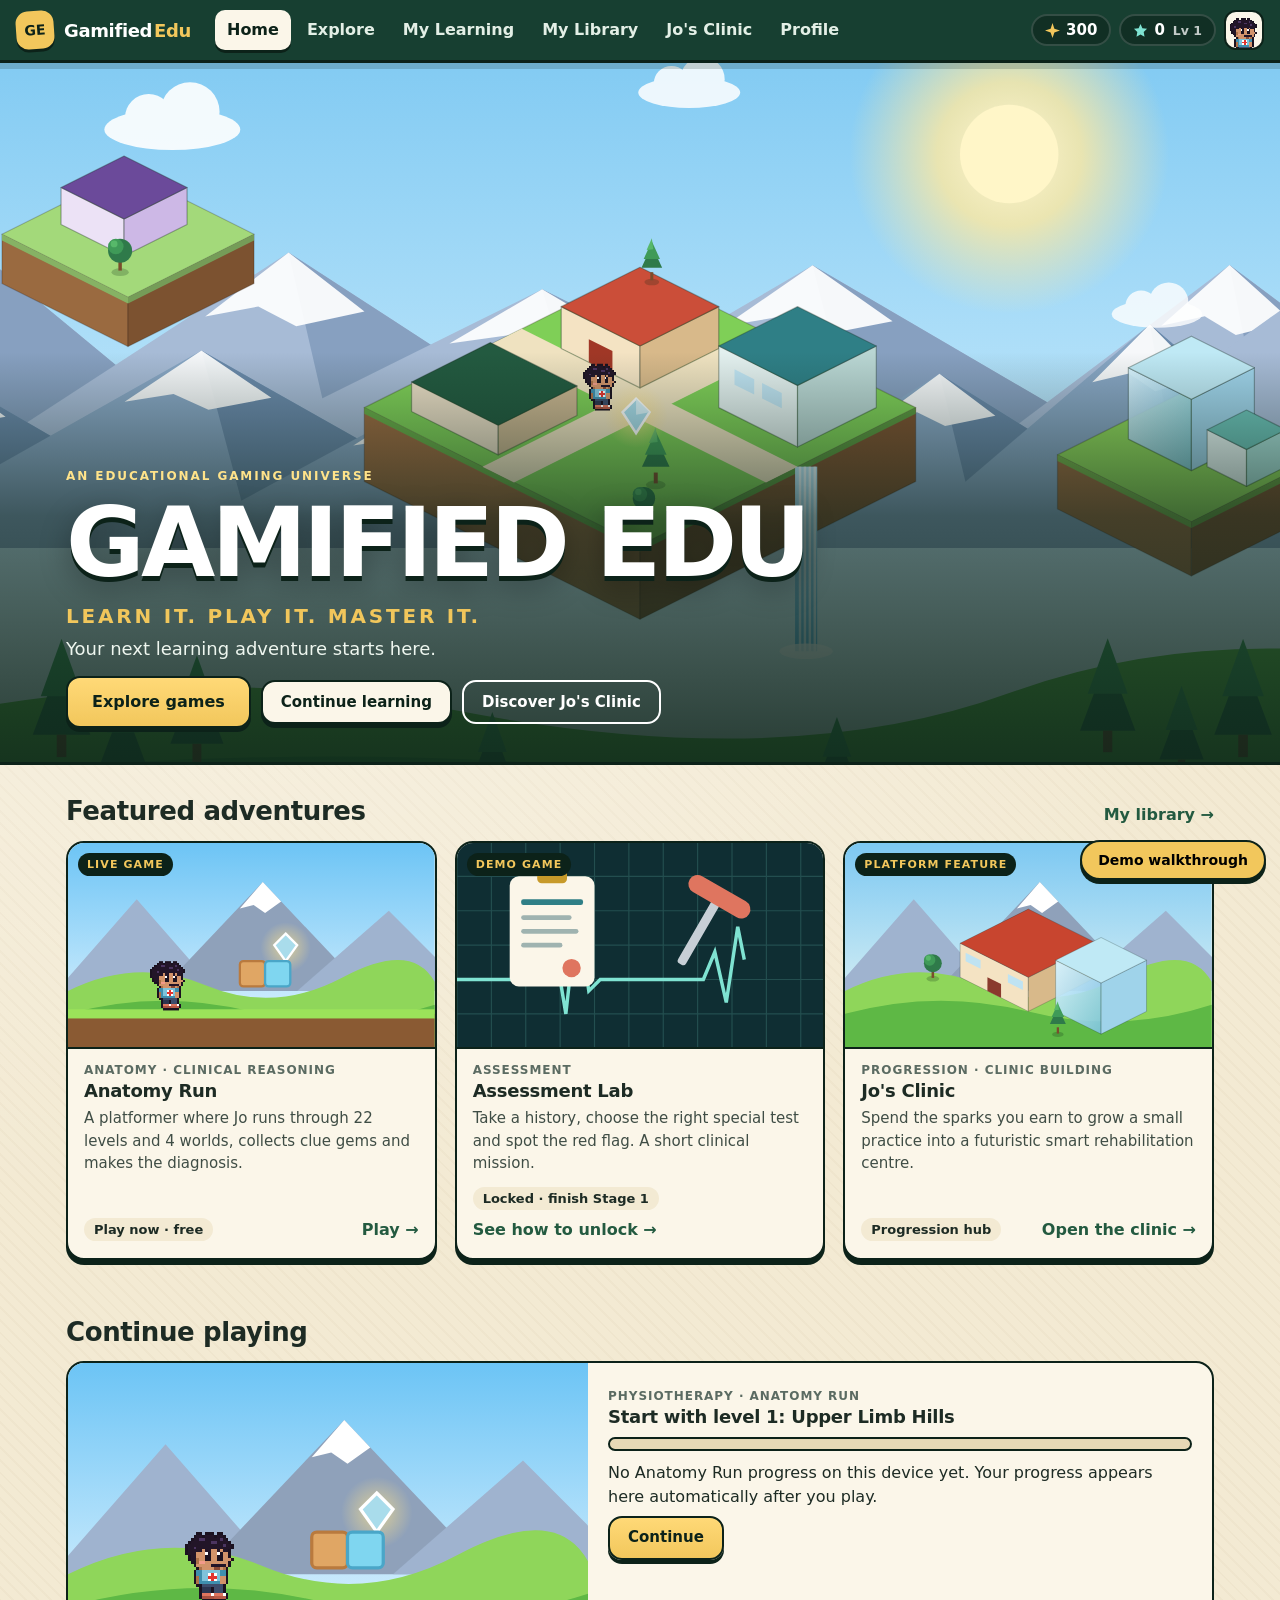
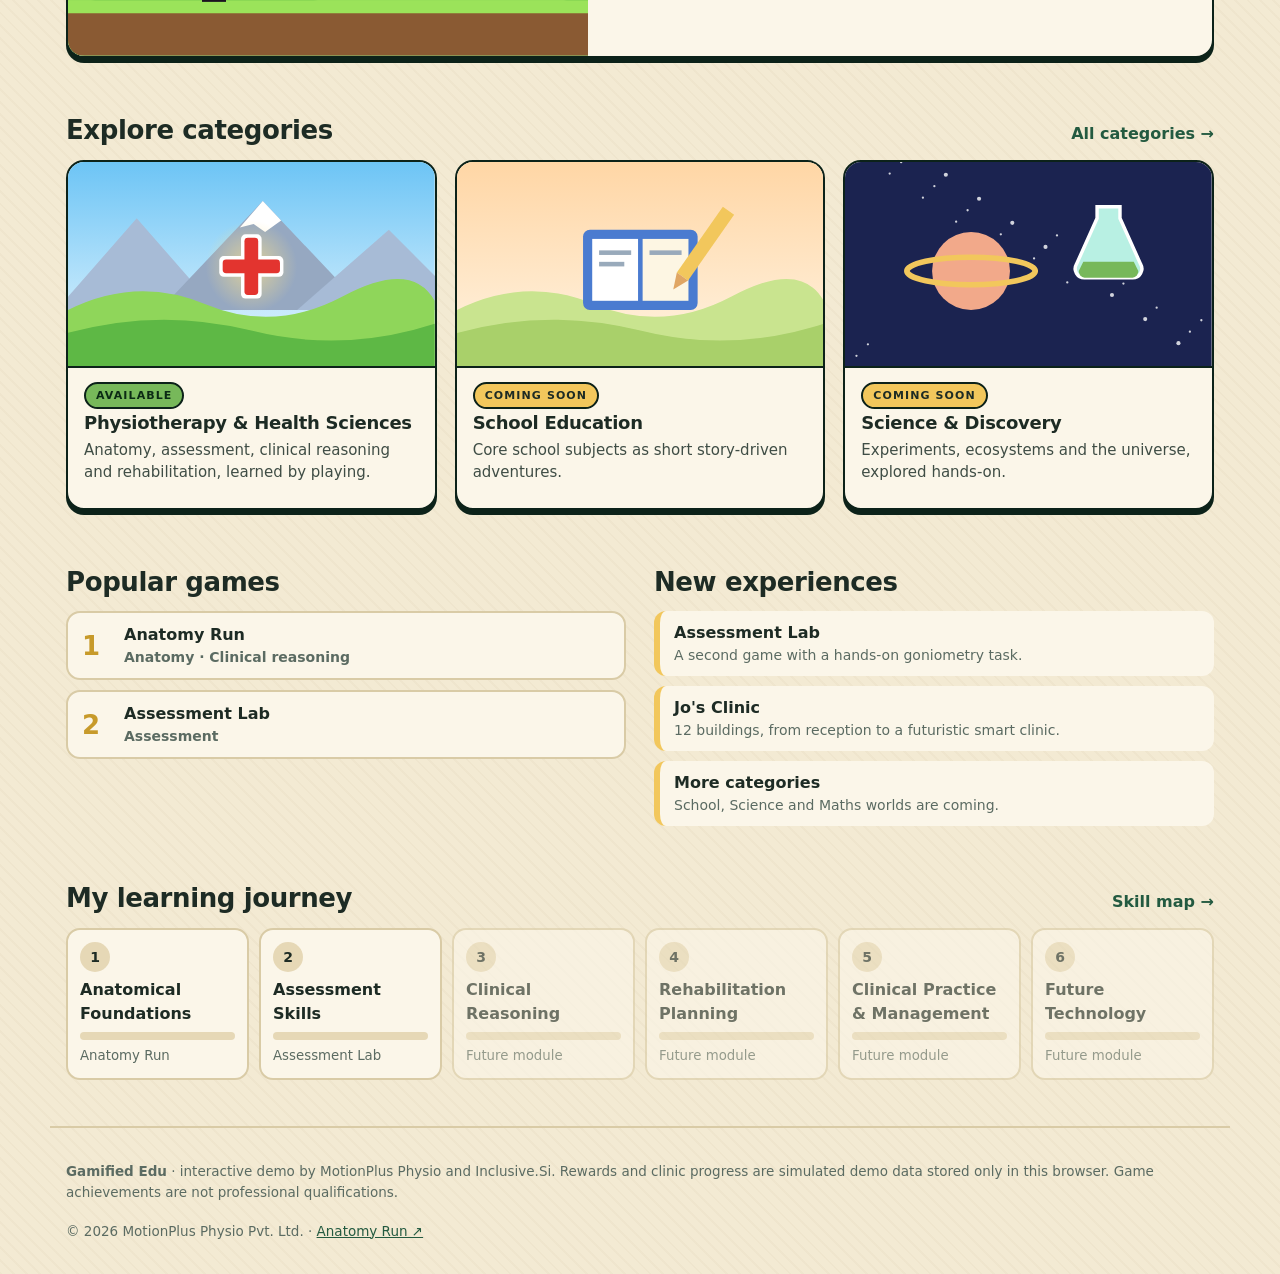
==== index.html @ 7a0c378e "Gamified Edu interactive demo: platform, Assessment Lab, Jo's Clinic - Home, Explore (6 categories)," ====
<!doctype html>
<html lang="en">
<head>
<meta charset="utf-8">
<meta name="viewport" content="width=device-width,initial-scale=1,viewport-fit=cover">
<meta http-equiv="Content-Security-Policy" content="default-src 'none'; script-src 'self'; style-src 'self' 'unsafe-inline' https://fonts.googleapis.com; font-src https://fonts.gstatic.com; img-src 'self' data: blob:; connect-src 'none'; manifest-src 'self'; base-uri 'none'; form-action 'none'; object-src 'none'; upgrade-insecure-requests">
<meta name="referrer" content="no-referrer">
<title>Gamified Edu</title>
<meta name="description" content="Gamified Edu: an educational gaming universe. Play Anatomy Run and Assessment Lab, build skills and grow Jo's Clinic into a futuristic smart rehabilitation centre. Interactive demo.">
<meta name="theme-color" content="#173F31">
<link rel="icon" href="icons/favicon.svg" type="image/svg+xml">
<link rel="preconnect" href="https://fonts.googleapis.com">
<link rel="preconnect" href="https://fonts.gstatic.com" crossorigin>
<link rel="stylesheet" href="https://fonts.googleapis.com/css2?family=Bricolage+Grotesque:opsz,wght@12..96,400..800&family=Unbounded:wght@500..900&family=JetBrains+Mono:wght@500;700&display=swap">
<link rel="stylesheet" href="css/app.css">
</head>
<body>
<svg width="0" height="0" class="sprites" aria-hidden="true">
 <symbol id="ic-spark" viewBox="0 0 16 16"><path d="M8 0l2 6 6 2-6 2-2 6-2-6-6-2 6-2z" fill="currentColor"/></symbol>
 <symbol id="ic-xp" viewBox="0 0 16 16"><path d="M8 1l2 4.5 5 .7-3.6 3.4.9 5L8 12.3 3.7 14.6l.9-5L1 6.2l5-.7z" fill="currentColor"/></symbol>
 <symbol id="ic-lock" viewBox="0 0 16 16"><path d="M4 7V5a4 4 0 0 1 8 0v2h1v8H3V7zm2 0h4V5a2 2 0 0 0-4 0z" fill="currentColor"/></symbol>
 <symbol id="ic-home" viewBox="0 0 24 24"><path d="M3 11 12 4l9 7v9h-6v-6H9v6H3z" fill="currentColor"/></symbol>
 <symbol id="ic-explore" viewBox="0 0 24 24"><path d="M12 2a10 10 0 1 1 0 20 10 10 0 0 1 0-20zm4 6-6 2-2 6 6-2z" fill="currentColor"/></symbol>
 <symbol id="ic-play" viewBox="0 0 24 24"><path d="M4 6h16a2 2 0 0 1 2 2v8a2 2 0 0 1-2 2H4a2 2 0 0 1-2-2V8a2 2 0 0 1 2-2zm3 3v2H5v2h2v2h2v-2h2v-2H9V9zm9 1a1.5 1.5 0 1 0 0 3 1.5 1.5 0 0 0 0-3z" fill="currentColor"/></symbol>
 <symbol id="ic-clinic" viewBox="0 0 24 24"><path d="M3 21V9l9-5 9 5v12h-7v-5h-4v5zm8-13v2H9v2h2v2h2v-2h2v-2h-2V8z" fill="currentColor"/></symbol>
 <symbol id="ic-learn" viewBox="0 0 24 24"><path d="M12 3 1 9l11 6 9-4.9V17h2V9zM5 13.2V17c0 1.7 3.1 3 7 3s7-1.3 7-3v-3.8l-7 3.8z" fill="currentColor"/></symbol>
 <symbol id="ic-user" viewBox="0 0 24 24"><path d="M12 12a5 5 0 1 0 0-10 5 5 0 0 0 0 10zm-9 9c0-4 4-7 9-7s9 3 9 7z" fill="currentColor"/></symbol>
</svg>
<header class="topbar">
  <a class="logo" href="#home" aria-label="Gamified Edu home"><span class="mark">GE</span><span class="word">Gamified<b>Edu</b></span></a>
  <nav class="mainnav" aria-label="Main">
    <a href="#home" data-nav="home">Home</a><a href="#explore" data-nav="explore">Explore</a><a href="#learning" data-nav="learning">My Learning</a>
    <a href="#library" data-nav="library">My Library</a><a href="#clinic" data-nav="clinic">Jo's Clinic</a><a href="#profile" data-nav="profile">Profile</a>
  </nav>
  <div class="hud">
    <span class="hudpill sp" title="Sparks: clinic currency"><svg class="i"><use href="#ic-spark"/></svg><b id="hudSparks">0</b></span>
    <span class="hudpill xp" title="XP: learning progress"><svg class="i"><use href="#ic-xp"/></svg><b id="hudXp">0</b><small id="hudLvl">Lv 1</small></span>
    <a class="hudjo" id="hudJo" href="#profile" aria-label="Jo's profile"></a>
  </div>
</header>
<main id="app" tabindex="-1"></main>
<footer class="foot wrap"><p><b>Gamified Edu</b> · interactive demo by MotionPlus Physio and Inclusive.Si. Rewards and clinic progress are simulated demo data stored only in this browser. Game achievements are not professional qualifications.</p><p>© 2026 MotionPlus Physio Pvt. Ltd. · <a href="https://josesyson-physio.github.io/anatomy_run/" target="_blank" rel="noopener noreferrer">Anatomy Run ↗</a></p></footer>
<nav class="tabbar" aria-label="Main">
  <a href="#home" data-nav="home"><svg class="i"><use href="#ic-home"/></svg>Home</a>
  <a href="#explore" data-nav="explore"><svg class="i"><use href="#ic-explore"/></svg>Explore</a>
  <a href="#library" data-nav="library"><svg class="i"><use href="#ic-play"/></svg>Play</a>
  <a href="#clinic" data-nav="clinic"><svg class="i"><use href="#ic-clinic"/></svg>Clinic</a>
  <a href="#profile" data-nav="profile"><svg class="i"><use href="#ic-user"/></svg>Profile</a>
</nav>
<button class="walkbtn" id="walkBtn" type="button" aria-expanded="false" aria-controls="walk">Demo walkthrough</button>
<aside class="walk" id="walk" hidden aria-live="polite"></aside>
<div class="toast" id="toast" role="status" hidden></div>
<script src="js/data.js" defer></script>
<script src="content/assessment-lab.js" defer></script>
<script src="js/state.js" defer></script>
<script src="js/art.js" defer></script>
<script src="js/views.js" defer></script>
<script src="js/lab.js" defer></script>
<script src="js/app.js" defer></script>
</body>
</html>
---- css/app.css ----
/* Gamified Edu demo — "living world" game UI: parchment, forest, gold; chunky 3D buttons; isometric art */
:root{
  --forest:#173F31; --forest2:#235A40; --ink:#0c2219; --leaf:#77B85A; --gold:#F2C75C; --gold2:#c79a2a; --coral:#DF755F;
  --cream:#FBF6E9; --parch:#f3ead3; --parch2:#e6d8b6; --sky:#bfe6f8; --mint:#7fe3d2; --lab:#0f2e33; --lab2:#163f45;
  --text:#1d2b24; --muted:#5b6b62; --line:#d9cba6;
  --display:'Unbounded','Bricolage Grotesque',system-ui,sans-serif; --body:'Bricolage Grotesque',system-ui,-apple-system,'Segoe UI',sans-serif; --mono:'JetBrains Mono',ui-monospace,Menlo,monospace;
  --r:18px; --pop:0 4px 0 var(--ink); --shadow:0 18px 40px -18px rgba(12,34,25,.45);
  color-scheme:light;
}
*{box-sizing:border-box}
html{scroll-behavior:smooth;-webkit-text-size-adjust:100%}
body{margin:0;font:500 16px/1.5 var(--body);color:var(--text);background:var(--parch);
  background-image:radial-gradient(circle at 20% 0,rgba(255,255,255,.6),transparent 40%),repeating-linear-gradient(45deg,rgba(166,140,99,.05) 0 2px,transparent 2px 9px);
  overscroll-behavior-y:none;-webkit-tap-highlight-color:transparent;padding-bottom:calc(76px + env(safe-area-inset-bottom,0px))}
@media (min-width:900px){body{padding-bottom:0}}
a{color:var(--forest2)}
h1,h2,h3{font-family:var(--display);line-height:1.12;letter-spacing:-.015em;margin:0;text-wrap:balance}
h1{font-size:clamp(28px,4.4vw,48px);font-weight:800}h2{font-size:clamp(20px,2.4vw,26px);font-weight:700}h3{font-size:18px;font-weight:700}
p{margin:.4em 0}.muted{color:var(--muted)}.small{font-size:14px}.mono{font-family:var(--mono);font-size:12px;letter-spacing:.08em}
.i{width:1em;height:1em;vertical-align:-.12em;flex:none}
.sprites{position:absolute}
.sr{position:absolute;width:1px;height:1px;overflow:hidden;clip:rect(0 0 0 0)}
.wrap{max-width:1180px;margin:0 auto;padding-left:max(16px,env(safe-area-inset-left,0px));padding-right:max(16px,env(safe-area-inset-right,0px))}
section.wrap{padding-block:26px}
.eyebrow{font:800 12px/1 var(--body);letter-spacing:.16em;text-transform:uppercase;color:var(--gold2);display:block;margin-bottom:8px}
.row{display:flex;flex-wrap:wrap;gap:10px;align-items:center;margin-top:14px}

/* ---------- buttons ---------- */
.btn{display:inline-flex;align-items:center;justify-content:center;gap:8px;min-height:44px;padding:10px 18px;border-radius:14px;border:2.5px solid var(--ink);
  font:800 15px/1.1 var(--body);text-decoration:none;cursor:pointer;color:var(--ink);background:var(--cream);box-shadow:var(--pop);transition:transform .1s,box-shadow .1s,filter .15s}
.btn:active:not(:disabled){transform:translateY(3px);box-shadow:0 1px 0 var(--ink)}
.btn:hover:not(:disabled){filter:brightness(1.05)}
.btn:disabled{opacity:.55;cursor:not-allowed}
.btn.gold{background:linear-gradient(#ffd977,var(--gold));}
.btn.cream{background:var(--cream)}
.btn.ghost{background:transparent;box-shadow:none;border-color:currentColor}
.btn.ghost.light{color:#fff}
.btn.big{min-height:52px;padding:12px 24px;font-size:16px}
.btn.danger-btn{background:#f6c9bf}
:focus-visible{outline:3px solid var(--gold);outline-offset:3px;border-radius:8px}

/* ---------- top bar + tab bar ---------- */
.topbar{position:sticky;top:0;z-index:50;display:flex;align-items:center;gap:16px;padding:10px max(16px,env(safe-area-inset-right,0px)) 10px max(16px,env(safe-area-inset-left,0px));
  padding-top:calc(10px + env(safe-area-inset-top,0px));background:var(--forest);color:#fff;border-bottom:3px solid var(--ink);box-shadow:0 6px 0 rgba(12,34,25,.18)}
.logo{display:flex;align-items:center;gap:10px;color:#fff;text-decoration:none}
.logo .mark{width:38px;height:38px;border-radius:12px;display:grid;place-items:center;background:var(--gold);color:var(--ink);font:900 14px var(--display);box-shadow:0 3px 0 var(--ink);transform:rotate(-4deg)}
.logo .word{font:700 18px var(--display);letter-spacing:-.02em}.logo b{color:var(--gold);margin-left:2px}
.mainnav{display:none;gap:4px;margin-left:8px}
.mainnav a{color:#e3efe6;text-decoration:none;font-weight:700;padding:8px 12px;border-radius:10px}
.mainnav a:hover{background:rgba(255,255,255,.08)}.mainnav a.on{background:var(--cream);color:var(--ink);box-shadow:0 3px 0 var(--ink)}
@media (min-width:980px){.mainnav{display:flex}}
.hud{margin-left:auto;display:flex;align-items:center;gap:8px}
.hudpill{display:inline-flex;align-items:center;gap:6px;background:rgba(0,0,0,.25);border:2px solid rgba(255,255,255,.15);border-radius:999px;padding:5px 12px;font:800 15px var(--body)}
.hudpill.sp .i{color:var(--gold)}.hudpill.xp .i{color:var(--mint)}.hudpill small{font-weight:700;opacity:.75;margin-left:2px}
.hudpill.bump{animation:bump .5s cubic-bezier(.2,1.6,.3,1)}@keyframes bump{40%{transform:scale(1.18)}}
.hudjo{width:40px;height:40px;border-radius:12px;background:var(--cream);display:grid;place-items:center;border:2px solid var(--ink);overflow:hidden}
.hudjo canvas{image-rendering:pixelated;width:32px;height:38px;margin-top:6px}
@media (max-width:520px){.logo .word{display:none}.hudpill{padding:4px 9px;font-size:14px}.hudpill small{display:none}}
.tabbar{position:fixed;z-index:60;left:0;right:0;bottom:0;display:grid;grid-template-columns:repeat(5,1fr);background:var(--forest);border-top:3px solid var(--ink);padding-bottom:env(safe-area-inset-bottom,0px)}
.tabbar a{display:flex;flex-direction:column;align-items:center;gap:2px;padding:8px 2px 9px;color:#cfe0d5;text-decoration:none;font:700 12px var(--body)}
.tabbar .i{width:22px;height:22px}.tabbar a.on{color:var(--gold)}
@media (min-width:980px){.tabbar{display:none}}

/* ---------- page transitions ---------- */
#app{outline:none;transition:opacity .16s ease}
#app.leaving{opacity:.15}
#app > section{animation:rise .45s cubic-bezier(.2,.9,.25,1) both}
#app > section:nth-child(2){animation-delay:.05s}#app > section:nth-child(3){animation-delay:.1s}#app > section:nth-child(4){animation-delay:.15s}
@keyframes rise{from{opacity:0;transform:translateY(14px)}}
@media (prefers-reduced-motion:reduce){*{animation:none!important;transition:none!important}}

/* ---------- hero ---------- */
.hero{position:relative;min-height:min(78vh,720px);display:grid;align-items:end;overflow:hidden;border-bottom:3px solid var(--ink)}
.heroworld{position:absolute;inset:0;width:100%;height:100%}
.heroworld,.clinicmap,.futuremap{shape-rendering:geometricPrecision}
.hero-copy{position:relative;z-index:1;isolation:isolate;padding:28px max(16px,env(safe-area-inset-left,0px)) 34px;max-width:1180px;margin:0 auto;width:100%}
.hero-copy::before{content:"";position:absolute;inset:-90px -100vw 0;background:linear-gradient(transparent,rgba(12,34,25,.6) 40%,rgba(12,34,25,.88));z-index:-1}
.brand{font-size:clamp(40px,9vw,96px);font-weight:900;color:#fff;letter-spacing:-.04em;text-shadow:0 5px 0 var(--ink),0 10px 30px rgba(0,0,0,.35);
  animation:brandin .9s cubic-bezier(.2,1.3,.3,1) both}
@keyframes brandin{from{transform:translateY(30px) scale(.92);opacity:0}}
.tag{font:900 clamp(14px,2.2vw,20px) var(--display);letter-spacing:.14em;color:var(--gold);margin:.3em 0 0}
.sub{color:#eef6ef;font-size:18px}
.hero .eyebrow{color:#ffe38a}
.float1{animation:float 7s ease-in-out infinite}.float2{animation:float 9s ease-in-out -2s infinite}.float3{animation:float 8s ease-in-out -4s infinite}.drift{animation:float 8s ease-in-out infinite}
@keyframes float{50%{transform:translateY(-10px)}}
.cloud{animation:cloud 60s linear infinite}@keyframes cloud{50%{transform:translateX(40px)}}
.fall{animation:fall .9s linear infinite}@keyframes fall{from{transform:translateY(-30px);opacity:0}30%{opacity:1}to{transform:translateY(60px);opacity:0}}
.gem{animation:float 3s ease-in-out infinite}

/* ---------- section heads + cards ---------- */
.sechead{display:flex;align-items:baseline;justify-content:space-between;gap:12px;margin:6px 0 14px}
.sechead a{font-weight:800;text-decoration:none}
.grid3{display:grid;gap:18px;grid-template-columns:repeat(auto-fill,minmax(min(100%,300px),1fr))}
.gcard,.ccard{display:flex;flex-direction:column;background:var(--cream);border:2.5px solid var(--ink);border-radius:var(--r);overflow:hidden;color:var(--text);text-decoration:none;box-shadow:0 5px 0 var(--ink);transition:transform .18s cubic-bezier(.2,1.4,.3,1)}
.gcard:hover,.ccard:hover{transform:translateY(-4px) rotate(-.3deg)}
.gcard .art,.ccard .art{position:relative;aspect-ratio:16/9;border-bottom:2.5px solid var(--ink);overflow:hidden}
.gcard .art svg,.ccard .art svg{width:100%;height:100%;display:block}
.cardjo{image-rendering:pixelated}
.kind{position:absolute;top:10px;left:10px;font:800 11px var(--body);letter-spacing:.1em;text-transform:uppercase;background:var(--ink);color:var(--gold);padding:5px 9px;border-radius:999px}
.gcard .body,.ccard .body{padding:14px 16px 16px;display:flex;flex-direction:column;gap:4px;flex:1}
.subj{font:800 12px var(--body);letter-spacing:.08em;text-transform:uppercase;color:var(--muted)}
.gcard p,.ccard p{margin:2px 0 8px;color:#3f4d45;font-size:15px}
.foot{display:flex;justify-content:space-between;align-items:center;margin-top:auto;gap:8px;flex-wrap:wrap}
.gcard .status{font:700 13px var(--body);background:var(--parch);padding:4px 10px;border-radius:999px}
.gcard .cta{font-weight:800;color:var(--forest2)}
.pill{display:inline-block;font:800 11px var(--body);letter-spacing:.1em;text-transform:uppercase;padding:5px 10px;border-radius:999px;border:2px solid var(--ink);width:max-content}
.st-available{background:var(--leaf);color:#0b2a14}.st-soon{background:var(--gold)}.st-future{background:#d9d4f2}
.continue{display:grid;grid-template-columns:minmax(0,1fr);background:var(--cream);border:2.5px solid var(--ink);border-radius:var(--r);overflow:hidden;box-shadow:0 5px 0 var(--ink)}
@media (min-width:760px){.continue{grid-template-columns:minmax(0,1fr) minmax(0,1.2fr)}}
.continue .art svg{width:100%;height:100%;min-height:180px;display:block}.continue .body{padding:20px}
.meter,.xpbar{height:14px;border-radius:99px;background:var(--parch2);border:2px solid var(--ink);overflow:hidden;margin:10px 0}
.meter i,.xpbar i{display:block;height:100%;width:var(--p);background:linear-gradient(90deg,var(--leaf),#a6e35f);transition:width .6s}
.xpbar i{background:linear-gradient(90deg,#4cc3b0,var(--mint))}
.two{display:grid;gap:28px}@media (min-width:860px){.two{grid-template-columns:1fr 1fr}}
.rank,.news,.planned,.ticks,.parts{list-style:none;margin:0;padding:0;display:flex;flex-direction:column;gap:10px}
.rank li{display:flex;align-items:center;gap:14px;background:var(--cream);border:2px solid var(--line);border-radius:14px;padding:10px 14px}
.rank .n{font:900 26px var(--display);color:var(--gold2);width:28px}.rank a{display:flex;flex-direction:column;text-decoration:none;color:var(--text)}
.news li{background:var(--cream);border-left:6px solid var(--gold);border-radius:12px;padding:10px 14px;display:flex;flex-direction:column}
.news span,.rank small{color:var(--muted);font-size:14px}
.planned li{display:flex;gap:10px;align-items:center;background:rgba(255,255,255,.55);border:2px dashed var(--line);border-radius:12px;padding:10px 14px}
.planned .i{color:var(--muted)}
.ticks li::before{content:"✓";display:inline-grid;place-items:center;width:22px;height:22px;border-radius:50%;background:var(--leaf);color:#fff;font-weight:900;font-size:13px;margin-right:10px}
.ticks li.none::before{content:"·";background:var(--parch2)}
.chips{display:flex;flex-wrap:wrap;gap:8px}.chip{background:var(--cream);border:2px solid var(--ink);border-radius:999px;padding:6px 14px;font-weight:700;box-shadow:0 2px 0 var(--ink)}
.chip.got{background:#dff1d4}

/* ---------- journey strip ---------- */
.journey{list-style:none;margin:0;padding:0;display:grid;gap:10px;grid-template-columns:repeat(auto-fill,minmax(min(100%,170px),1fr))}
.journey li{background:var(--cream);border:2px solid var(--line);border-radius:14px;padding:12px;display:flex;flex-direction:column;gap:6px}
.journey .n{width:30px;height:30px;border-radius:50%;display:grid;place-items:center;font:800 14px var(--display);background:var(--parch2)}
.journey .bar{height:8px;background:var(--parch2);border-radius:9px;overflow:hidden}.journey .bar i{display:block;height:100%;width:var(--p);background:var(--leaf)}
.journey small{color:var(--muted)}
.journey li.done{border-color:var(--leaf)}.journey li.done .n{background:var(--leaf);color:#fff}
.journey li.active{border-color:var(--gold);box-shadow:0 3px 0 var(--gold2)}.journey li.active .n{background:var(--gold)}
.journey li.future{opacity:.62}

/* ---------- page heads, category worlds ---------- */
.pagehead{padding-top:34px!important}
.pagehead p{max-width:62ch;color:#3f4d45;font-size:17px}
.catworld,.gamehero{position:relative;min-height:340px;display:grid;align-items:end;border-bottom:3px solid var(--ink);overflow:hidden;color:#fff}
.catworld .art,.gamehero .art{position:absolute;inset:0}.catworld .art svg,.gamehero .art svg{width:100%;height:100%;display:block}
.catworld .wrap,.gamehero .wrap{position:relative;padding-block:28px;width:100%}
.catworld::after,.gamehero::after{content:"";position:absolute;inset:0;background:linear-gradient(transparent 20%,rgba(12,34,25,.85));pointer-events:none}
.catworld .wrap,.gamehero .wrap{z-index:1}
.catworld p,.gamehero p{max-width:60ch;font-size:17px}
.back{color:#fff;text-decoration:none;font-weight:800;display:inline-block;margin-bottom:10px}
.note{font-size:14px;opacity:.9}
.soon{background:var(--cream);border:2.5px solid var(--ink);border-radius:var(--r);padding:22px;box-shadow:0 5px 0 var(--ink);display:flex;flex-direction:column;gap:12px}
.soon h3{margin-top:6px}

/* ---------- Miller ladder ---------- */
.miller{list-style:none;margin:0;padding:0;display:flex;flex-direction:column;align-items:center;gap:6px}
.miller li{width:var(--w);min-width:min(100%,280px);text-align:center;padding:12px 16px;border:2.5px solid var(--ink);border-radius:14px;display:flex;flex-direction:column;box-shadow:0 3px 0 var(--ink)}
.miller b{font:800 17px var(--display)}.miller span{font-size:14px}.miller small{font-size:12.5px;opacity:.8}
.m-does{background:#e9e4f7}.m-showshow{background:#c9efe8}.m-knowshow{background:#fde8b0}.m-knows{background:#dff1d4}

/* ---------- stats ---------- */
.stat-grid{display:grid;grid-template-columns:repeat(auto-fit,minmax(120px,1fr));gap:10px}
.stat-grid > div{background:var(--cream);border:2.5px solid var(--ink);border-radius:14px;padding:12px;display:flex;flex-direction:column;box-shadow:0 3px 0 var(--ink)}
.stat-grid b{font:800 26px var(--display)}.stat-grid span{font-size:13px;color:var(--muted)}
.simbox{margin-top:16px;background:#fff7dc;border:2px dashed var(--gold2);border-radius:14px;padding:14px}

/* ---------- skill map ---------- */
.stages{list-style:none;margin:0;padding:0;position:relative;display:flex;flex-direction:column;gap:18px}
.stages::before{content:"";position:absolute;left:23px;top:10px;bottom:10px;width:6px;border-radius:6px;background:repeating-linear-gradient(var(--line) 0 10px,transparent 10px 18px)}
.stage{display:grid;grid-template-columns:52px minmax(0,1fr);gap:12px;position:relative}
.stage .node{width:52px;height:52px;border-radius:50%;display:grid;place-items:center;font:900 18px var(--display);background:var(--parch2);border:3px solid var(--ink);position:relative;z-index:1}
.stage.done .node{background:var(--leaf);color:#fff}.stage.active .node{background:var(--gold);animation:pulse 2s infinite}
@keyframes pulse{50%{box-shadow:0 0 0 10px rgba(242,199,92,.25)}}
.stage .card{background:var(--cream);border:2.5px solid var(--ink);border-radius:var(--r);padding:16px;box-shadow:0 4px 0 var(--ink);display:flex;flex-direction:column;gap:10px}
.stage.future .card{background:rgba(255,255,255,.5);border-style:dashed;box-shadow:none}
.stage .top{display:flex;justify-content:space-between;gap:12px;align-items:flex-start}
.ring{--p:0;width:58px;height:58px;border-radius:50%;flex:none;display:grid;place-items:center;background:conic-gradient(var(--leaf) calc(var(--p)*1%),var(--parch2) 0);position:relative}
.ring::before{content:"";position:absolute;inset:6px;border-radius:50%;background:var(--cream)}.ring b{position:relative;font:800 13px var(--body)}
.frame{display:flex;flex-wrap:wrap;gap:6px}
.mtag,.dtag{font:700 12px var(--body);padding:3px 9px;border-radius:999px;border:1.5px solid var(--ink)}.dtag{background:#fff;border-color:var(--line)}
.skills{list-style:none;margin:0;padding:0;display:grid;grid-template-columns:repeat(auto-fill,minmax(min(100%,210px),1fr));gap:6px}
.skills li{display:grid;grid-template-columns:14px 1fr;column-gap:8px;align-items:center;font-weight:700;padding:6px 8px;border-radius:10px;background:rgba(0,0,0,.03)}
.skills li small{grid-column:2;font-weight:500;color:var(--muted);font-size:12.5px}
.skills .dot{width:12px;height:12px;border-radius:50%;border:2px solid var(--muted)}
.skills li.got{background:#e6f4dd}.skills li.got .dot{background:var(--leaf);border-color:var(--forest2)}
.unlock,.evid{font-size:14px}.unlock b{color:var(--forest2)}
.disclaimer{margin-top:18px;max-width:80ch}

/* ---------- clinic ---------- */
.clinic-page,.future-page{padding-bottom:24px}
.clinic-top{display:flex;flex-wrap:wrap;justify-content:space-between;align-items:flex-end;gap:16px;padding-block:24px}
.clinic-top p{max-width:60ch;color:#3f4d45}
.clinic-stats{display:flex;gap:10px;align-items:center;flex-wrap:wrap}
.clinic-stats > div{background:var(--cream);border:2.5px solid var(--ink);border-radius:14px;padding:8px 14px;display:flex;flex-direction:column;box-shadow:0 3px 0 var(--ink)}
.clinic-stats b{font:800 22px var(--display)}.clinic-stats span{font-size:12px;color:var(--muted)}
.mapwrap{border-block:3px solid var(--ink);overflow-x:auto;overflow-y:hidden;background:#bfe6f8;-webkit-overflow-scrolling:touch}
.clinicmap,.futuremap{display:block;width:100%;min-width:820px;height:auto}
.bld{cursor:pointer;outline:none}
.bld .hit{pointer-events:all}
.bld:hover,.bld:focus-visible{filter:drop-shadow(0 0 6px rgba(255,227,138,.95))}
.bld.sel{filter:drop-shadow(0 0 0 #fff) drop-shadow(0 0 10px #ffe38a)}
.bld.just{animation:pop .7s cubic-bezier(.2,1.6,.3,1);transform-box:fill-box;transform-origin:50% 100%}
@keyframes pop{30%{transform:scale(1.08,.92)}60%{transform:scale(.97,1.05)}}
.bld.locked .ghost{animation:holo 3s ease-in-out infinite}@keyframes holo{50%{opacity:.55}}
.bld .buildsign{animation:float 2.6s ease-in-out infinite}
.plaque,.signT,.signC,.lvl,.plotlbl,.htag,.mathT{font-family:var(--body);text-anchor:middle;font-weight:800}
.plaque{font-size:10.5px;fill:#fff;letter-spacing:.06em}.signT{font-size:10px;fill:var(--ink);letter-spacing:.12em}.signC{font-size:13px;fill:var(--ink);text-anchor:start}
.lvl{font-size:11px;fill:var(--ink)}.plotlbl{font-size:12px;fill:#fff;paint-order:stroke;stroke:rgba(12,34,25,.6);stroke-width:3px}
.htag{font-size:10px;fill:var(--mint);letter-spacing:.1em}.mathT{font-size:30px;fill:#fff}
.flag{animation:flag 1.6s ease-in-out infinite;transform-box:fill-box;transform-origin:0 50%}@keyframes flag{50%{transform:skewY(6deg)}}
.lvglow{animation:pulseO 2.4s ease-in-out infinite}@keyframes pulseO{50%{opacity:.5}}
.jo-walk{animation:walk 10s ease-in-out infinite}@keyframes walk{50%{transform:translate(118px,59px)}}
.jo-walk image,.heroworld image{image-rendering:pixelated}
.bpanel{position:fixed;z-index:70;right:max(12px,env(safe-area-inset-right,0px));bottom:calc(84px + env(safe-area-inset-bottom,0px));left:12px;max-height:min(72vh,620px);overflow:auto;
  background:var(--cream);border:3px solid var(--ink);border-radius:22px;padding:20px;box-shadow:0 8px 0 var(--ink),var(--shadow);animation:panel .35s cubic-bezier(.2,1.2,.3,1)}
@media (min-width:760px){.bpanel{left:auto;width:400px;top:96px;bottom:auto}}
@keyframes panel{from{transform:translateY(20px) scale(.96);opacity:0}}
.bpanel h2{margin-bottom:4px}.bpanel dl{display:grid;grid-template-columns:auto 1fr;gap:4px 12px;font-size:14px;margin:12px 0}.bpanel dt{font-weight:800}.bpanel dd{margin:0}
.pclose{position:absolute;top:10px;right:12px;width:36px;height:36px;border-radius:50%;border:2px solid var(--ink);background:#fff;font-size:22px;line-height:1;cursor:pointer}
.levels{list-style:none;padding:0;margin:10px 0 14px;display:flex;flex-direction:column;gap:6px}
.levels li{display:grid;grid-template-columns:auto 1fr auto;gap:10px;align-items:center;padding:8px 10px;border-radius:12px;border:2px solid var(--line);font-size:14px}
.levels li.have{background:#e6f4dd;border-color:var(--leaf)}.levels em{font-style:normal;font-weight:800}
.req{display:flex;gap:10px;align-items:flex-start;background:#fff2d8;border:2px solid var(--gold2);border-radius:14px;padding:12px;margin-bottom:10px}
.req div{display:flex;flex-direction:column}.req.ok{background:#e6f4dd;border-color:var(--leaf);flex-direction:column}
.legend{display:flex;flex-wrap:wrap;gap:16px;padding-block:14px;font-size:14px;align-items:center}
.lg{display:inline-block;width:14px;height:14px;border-radius:4px;border:2px solid var(--ink);vertical-align:-2px;margin-right:6px}
.lg.built{background:var(--gold)}.lg.plot{background:#c79a62}.lg.locked{background:transparent;border-style:dashed}
.legend .sim{margin-left:auto;color:var(--muted)}

/* ---------- future ---------- */
.future .futuremap{min-width:860px}
.fpart.holo{animation:holo 3s ease-in-out infinite}
.fpart.on{animation:reveal .9s cubic-bezier(.2,1.2,.3,1) both}@keyframes reveal{from{opacity:0;transform:translateY(-12px)}}
.blades{animation:spin 4s linear infinite;transform-box:fill-box;transform-origin:50% 0}
.spin{animation:spin 6s linear infinite;transform-box:fill-box;transform-origin:center}@keyframes spin{to{transform:rotate(360deg)}}
.pulse{animation:pulseO 1.6s ease-in-out infinite}
.legA{animation:legA 1s ease-in-out infinite;transform-box:fill-box;transform-origin:50% 0}.legB{animation:legA 1s ease-in-out -.5s infinite;transform-box:fill-box;transform-origin:50% 0}
@keyframes legA{50%{transform:rotate(18deg)}}
.vision-banner{margin:14px 0;text-align:center;font:800 13px var(--body);letter-spacing:.16em;background:var(--ink);color:var(--gold);padding:10px;border-radius:12px}
.parts li{display:flex;gap:10px;align-items:center;padding:8px 12px;border-radius:12px;border:2px dashed var(--line);color:var(--muted)}
.parts li span{font:800 11px var(--body);letter-spacing:.08em;background:var(--parch2);padding:3px 8px;border-radius:99px;flex:none}
.parts li.on{border-style:solid;border-color:var(--leaf);color:var(--text);background:#eef8e8}.parts li.on span{background:var(--leaf);color:#fff}

/* ---------- profile ---------- */
.profile .pcard{display:grid;gap:20px;background:var(--cream);border:3px solid var(--ink);border-radius:24px;padding:20px;box-shadow:0 6px 0 var(--ink);grid-template-columns:minmax(0,1fr)}
@media (min-width:860px){.profile .pcard{grid-template-columns:auto minmax(0,1fr) minmax(0,1fr);align-items:center}}
.avatar{width:150px;height:170px;border-radius:22px;display:grid;place-items:end center;background:radial-gradient(circle at 50% 40%,#ffe9a6,#bfe6f8);border:3px solid var(--ink);overflow:hidden}
.avatar canvas{image-rendering:pixelated;width:120px;height:144px}
.rank{font-weight:800;color:var(--forest2);margin:2px 0}
.looks{display:flex;gap:8px;margin-top:10px}.look{border:2px solid var(--ink);background:#fff;border-radius:999px;padding:6px 14px;font-weight:800;cursor:pointer}.look.on{background:var(--gold);box-shadow:0 2px 0 var(--ink)}
.badges{list-style:none;margin:0;padding:0;display:grid;grid-template-columns:repeat(auto-fill,minmax(min(100%,150px),1fr));gap:10px}
.badges li{display:flex;flex-direction:column;align-items:center;text-align:center;gap:4px;padding:12px;border-radius:16px;border:2px dashed var(--line);color:var(--muted)}
.badges .medal{width:46px;height:46px;border-radius:50%;display:grid;place-items:center;background:var(--parch2);font-size:20px}
.badges li.on{border:2.5px solid var(--ink);background:#fff7dc;color:var(--text);box-shadow:0 3px 0 var(--ink)}.badges li.on .medal{background:var(--gold);color:var(--ink)}
.badges small{font-size:12px}
.ledger{overflow-x:auto;border:2.5px solid var(--ink);border-radius:16px;background:var(--cream)}
.ledger table{border-collapse:collapse;width:100%;min-width:520px;font-size:14px}.ledger th,.ledger td{text-align:left;padding:9px 12px;border-bottom:1px solid var(--line)}
.ledger th{font-size:12px;letter-spacing:.08em;text-transform:uppercase;color:var(--muted)}.pos{color:#2f7a3a;font-weight:800}.neg{color:#b5442e;font-weight:800}
.simtag,.realtag{font-size:11px;font-weight:800;padding:3px 8px;border-radius:99px;background:#fff2d8}.realtag{background:#e6f4dd}
.danger{display:flex;flex-wrap:wrap;gap:12px;align-items:center;justify-content:space-between;border:2px dashed #c98b7d;border-radius:16px;padding:14px 16px;background:#fff6f3}
.danger > div:first-child{display:flex;flex-direction:column}.danger span{color:var(--muted);font-size:14px}
#resetConfirm{display:flex;gap:8px;align-items:center;flex-wrap:wrap}#resetConfirm[hidden]{display:none}

/* ---------- walkthrough + toast ---------- */
.walkbtn{position:fixed;z-index:65;right:max(14px,env(safe-area-inset-right,0px));bottom:calc(88px + env(safe-area-inset-bottom,0px));border:2.5px solid var(--ink);background:var(--gold);border-radius:999px;padding:10px 16px;font:800 14px var(--body);box-shadow:var(--pop);cursor:pointer}
@media (min-width:980px){.walkbtn{bottom:20px}}
.walk{position:fixed;z-index:66;right:max(14px,env(safe-area-inset-right,0px));bottom:calc(140px + env(safe-area-inset-bottom,0px));width:min(360px,calc(100vw - 28px));background:var(--forest);color:#fff;border:3px solid var(--ink);border-radius:20px;padding:16px;box-shadow:0 6px 0 var(--ink),var(--shadow);animation:panel .3s}
@media (min-width:980px){.walk{bottom:72px}}
.walk .wtop{display:flex;justify-content:space-between;align-items:center;color:var(--gold)}.walk .wtop button{background:none;border:0;color:#fff;font-size:24px;cursor:pointer}
.walk b{font:700 18px var(--display);display:block;margin:4px 0}.walk p{color:#d8e8dd;font-size:15px}
.walk .wnav{display:flex;justify-content:space-between;gap:8px;margin-top:10px}.walk .btn.ghost{color:#fff}
.walk .btn{min-height:40px}
.toast{position:fixed;z-index:90;left:50%;top:calc(76px + env(safe-area-inset-top,0px));transform:translateX(-50%);background:var(--ink);color:#fff;border:2px solid var(--gold);padding:10px 18px;border-radius:999px;font-weight:800;max-width:calc(100vw - 32px);text-align:center;box-shadow:var(--shadow);animation:toast .4s cubic-bezier(.2,1.4,.3,1)}
.toast.out{opacity:0;transition:opacity .3s}@keyframes toast{from{transform:translate(-50%,-14px);opacity:0}}

footer.foot{padding-block:28px;color:var(--muted);font-size:13.5px;border-top:2px solid var(--line);margin-top:20px}

/* ================= Assessment Lab: its own look (clinical lab, night-teal, mint, monospace) ================= */
#app.dark{background:var(--lab)}
.lab{min-height:80vh;background:radial-gradient(circle at 80% -10%,#1f5a5f,transparent 50%),var(--lab);color:#e6f4f1;
  background-image:linear-gradient(rgba(127,227,210,.06) 1px,transparent 1px),linear-gradient(90deg,rgba(127,227,210,.06) 1px,transparent 1px);background-size:28px 28px;padding:24px 0 40px}
.lab-shell{max-width:900px;margin:0 auto;padding-left:max(16px,env(safe-area-inset-left,0px));padding-right:max(16px,env(safe-area-inset-right,0px));display:flex;flex-direction:column;gap:16px}
.lab-head{display:flex;justify-content:space-between;align-items:flex-end;gap:14px;flex-wrap:wrap}
.lab-kicker{font:700 12px var(--mono);letter-spacing:.18em;color:var(--mint)}
.lab h1{font-size:clamp(24px,3.6vw,36px);color:#fff}
.lab-x{color:var(--mint);font:700 13px var(--mono);text-decoration:none;border:1.5px solid var(--mint);padding:8px 14px;border-radius:999px}
.lab-flag{background:rgba(242,199,92,.12);border:1.5px solid var(--gold);color:#ffe9a6;border-radius:12px;padding:10px 14px;font-size:14px}
.lab-card{background:linear-gradient(180deg,rgba(255,255,255,.06),rgba(255,255,255,.02));border:1.5px solid rgba(127,227,210,.35);border-radius:20px;padding:20px;display:flex;flex-direction:column;gap:14px;box-shadow:0 20px 40px -24px #000}
.lab .muted{color:#9fbdb8}
.lab .btn{border-color:#071a1d;box-shadow:0 4px 0 #071a1d}.lab .btn.ghost{color:var(--mint);border-color:var(--mint)}
.chart{background:#FBF6E9;color:#173F31;border-radius:14px;padding:16px;position:relative}
.chart-top{display:flex;justify-content:space-between;font:700 11px var(--mono);letter-spacing:.14em;color:#2f7f86;border-bottom:2px solid #2f7f86;padding-bottom:6px;margin-bottom:8px}
.brief{font-size:17px}
.lab-steps{list-style:none;padding:0;margin:8px 0 0;display:flex;flex-direction:column;gap:6px}.lab-steps li{display:flex;gap:10px;align-items:center;font-weight:700}
.lab-steps .mono{background:#173F31;color:var(--mint);border-radius:6px;padding:2px 6px}.lab-steps em{color:#2f7a3a;font-style:normal;font-size:13px}
.rewards{display:grid;grid-template-columns:repeat(auto-fit,minmax(150px,1fr));gap:10px}
.rewards div{border:1.5px solid rgba(127,227,210,.35);border-radius:14px;padding:10px 12px;display:flex;flex-direction:column}.rewards b{font:800 22px var(--display);color:var(--gold)}.rewards span{font-size:13px;color:#9fbdb8}
.lab-dots{list-style:none;margin:0;padding:0;display:flex;gap:6px}.lab-dots li{width:28px;height:8px;border-radius:9px;background:rgba(127,227,210,.2)}.lab-dots li.done{background:var(--mint)}.lab-dots li.now{background:var(--gold)}
.story{display:flex;gap:12px;align-items:flex-start;background:rgba(0,0,0,.2);border-radius:12px;padding:12px}.story .mono{color:var(--mint)}.story p{margin:0}
.lab .q{font:600 20px/1.35 var(--body);color:#fff;letter-spacing:0}
.lab-opts{display:grid;gap:10px}
.lab-opt{display:flex;gap:12px;align-items:center;text-align:left;width:100%;min-height:52px;padding:12px 14px;border-radius:14px;border:1.5px solid rgba(127,227,210,.4);background:rgba(255,255,255,.04);color:#e6f4f1;font:600 16px var(--body);cursor:pointer;transition:background .15s,transform .1s}
.lab-opt .mono{width:28px;height:28px;border-radius:8px;display:grid;place-items:center;background:rgba(127,227,210,.15);color:var(--mint);flex:none}
.lab-opt:hover:not(:disabled){background:rgba(127,227,210,.12)}.lab-opt:active:not(:disabled){transform:scale(.99)}
.lab-opt.right{background:rgba(119,184,90,.25);border-color:#9be35a}.lab-opt.wrong{background:rgba(223,117,95,.22);border-color:var(--coral)}
.lab-fb{border-radius:14px;padding:14px;display:flex;flex-direction:column;gap:10px;animation:panel .3s}
.lab-fb.ok{background:rgba(119,184,90,.18);border:1.5px solid #9be35a}.lab-fb.no{background:rgba(223,117,95,.15);border:1.5px solid var(--coral)}
.lab-fb .btn{align-self:flex-start}.ref{font:500 12.5px var(--mono);color:#9fbdb8}
.prac-grid{display:grid;gap:16px}@media (min-width:760px){.prac-grid{grid-template-columns:1.3fr 1fr}}
.gonio-wrap{border-radius:14px;overflow:hidden;border:1.5px solid rgba(127,227,210,.35);touch-action:none}
.gonio{display:block;width:100%;height:auto}
.glbl{font:600 11px var(--mono);fill:#9fbdb8}.gread{font:800 16px var(--body);fill:var(--gold)}
.mark{cursor:pointer}.mark:hover circle:first-child,.mark:focus-visible circle:first-child{fill:rgba(127,227,210,.5)}
.mark circle:first-child{animation:pulseO 1.4s ease-in-out infinite}
.ghandle{cursor:grab}.ghandle:active{cursor:grabbing}
.prac-steps{margin:0;padding-left:20px;display:flex;flex-direction:column;gap:8px;color:#9fbdb8}.prac-steps li.now{color:#fff;font-weight:700}.prac-steps li.done{color:var(--mint)}
.prac-msg{color:#ffd2c7;min-height:1.4em}
#armRange{width:100%;accent-color:var(--gold);margin:8px 0}
.results .tally{display:grid;grid-template-columns:1fr 1fr;gap:10px}.results .tally div{border:1.5px solid rgba(127,227,210,.35);border-radius:14px;padding:14px;display:flex;flex-direction:column}
.results .tally b{font:800 32px var(--display);color:var(--gold)}
.unlock-banner{display:flex;gap:14px;align-items:center;background:linear-gradient(90deg,rgba(242,199,92,.2),rgba(127,227,210,.12));border:1.5px solid var(--gold);border-radius:16px;padding:14px;animation:panel .5s}
.unlock-banner .i{width:34px;height:34px;color:var(--gold)}.unlock-banner div{display:flex;flex-direction:column}.unlock-banner span{color:#d7ebe7;font-size:14px}
.next-mission{display:flex;flex-direction:column;border:1.5px dashed rgba(127,227,210,.4);border-radius:14px;padding:12px 14px}.next-mission .mono{color:var(--mint)}.next-mission span:last-child{color:#9fbdb8;font-size:14px}
.lab-lock{align-items:flex-start}.lab-lock .i{width:30px;height:30px;color:var(--gold)}
.ecg{stroke-dasharray:600;animation:ecg 3s linear infinite}@keyframes ecg{from{stroke-dashoffset:600}to{stroke-dashoffset:0}}
.framed{position:fixed;inset:0;display:grid;place-items:center;background:var(--forest);font:700 18px var(--body)}.framed a{color:var(--gold)}
@media (max-width:600px){.walkbtn{padding:8px 12px;font-size:12px;bottom:calc(84px + env(safe-area-inset-bottom,0px));opacity:.92}}
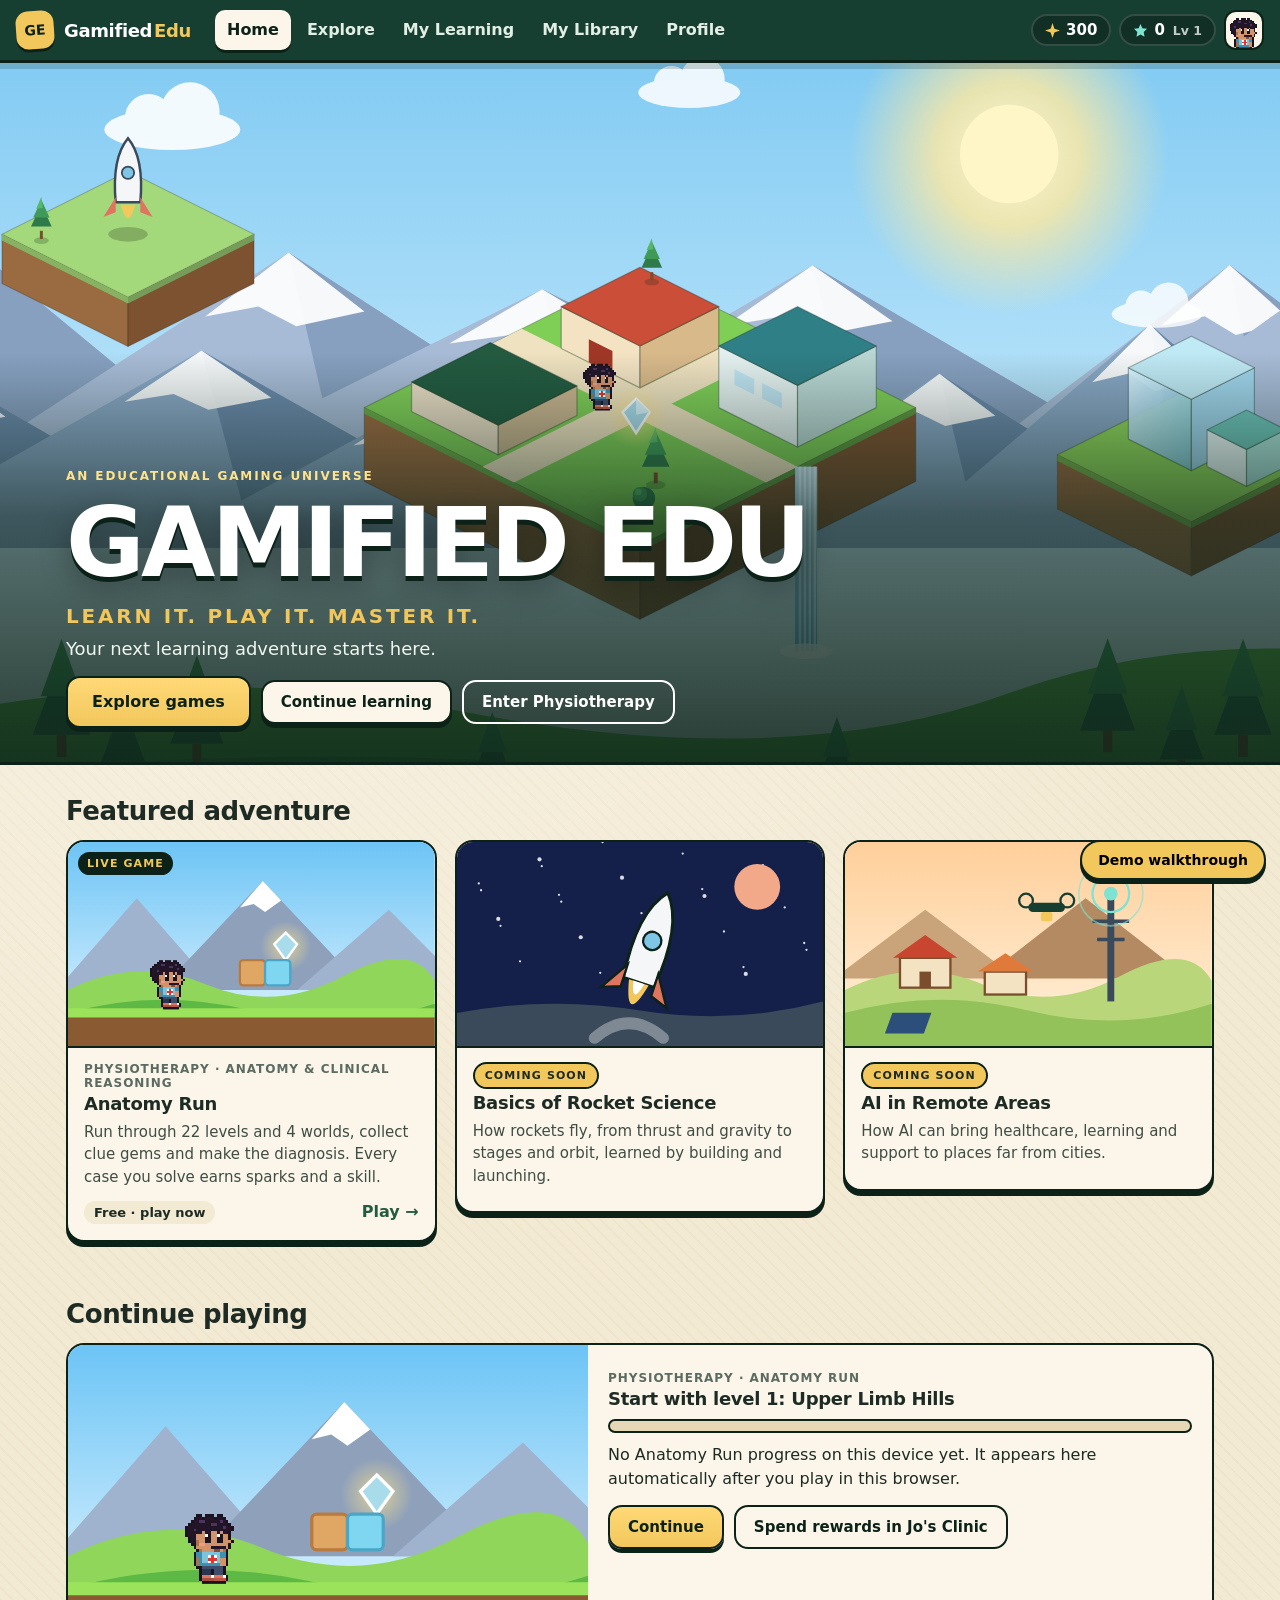
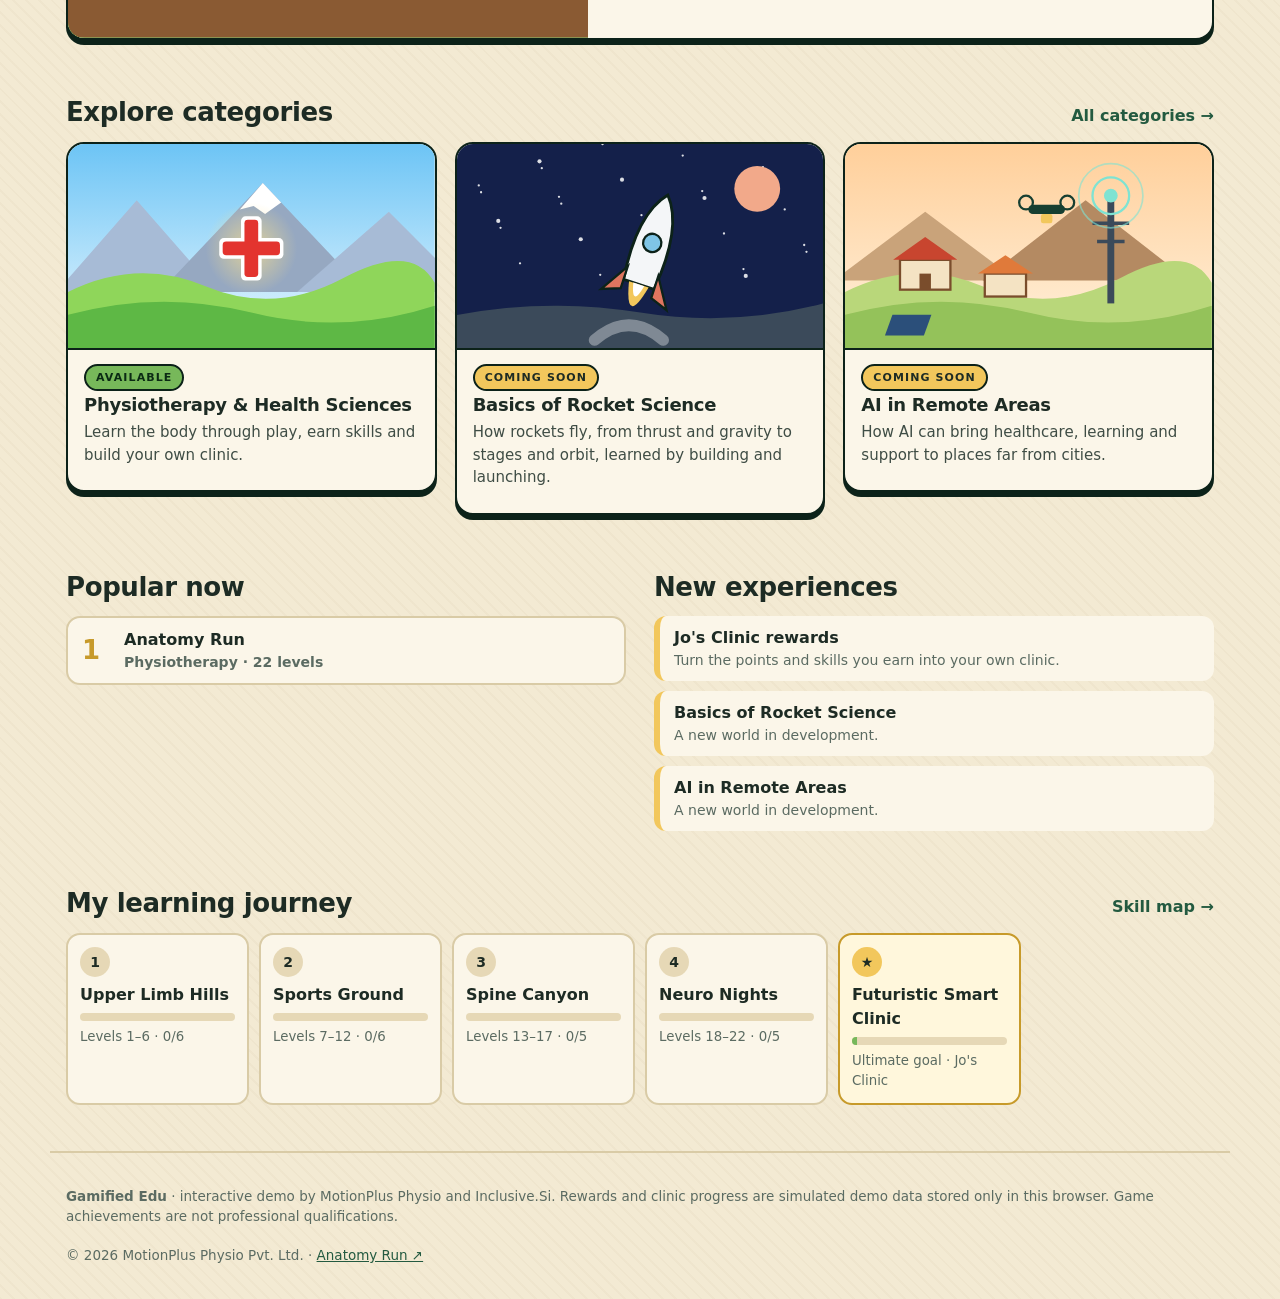
==== commit 0ed3d194: "Rework concept: Anatomy Run is the game, Jo's Clinic is its reward - Physiotherapy holds Anatomy Run" ====
--- a/index.html
+++ b/index.html
@@ -6,7 +6,7 @@
 <meta http-equiv="Content-Security-Policy" content="default-src 'none'; script-src 'self'; style-src 'self' 'unsafe-inline' https://fonts.googleapis.com; font-src https://fonts.gstatic.com; img-src 'self' data: blob:; connect-src 'none'; manifest-src 'self'; base-uri 'none'; form-action 'none'; object-src 'none'; upgrade-insecure-requests">
 <meta name="referrer" content="no-referrer">
 <title>Gamified Edu</title>
-<meta name="description" content="Gamified Edu: an educational gaming universe. Play Anatomy Run and Assessment Lab, build skills and grow Jo's Clinic into a futuristic smart rehabilitation centre. Interactive demo.">
+<meta name="description" content="Gamified Edu: an educational gaming universe. Play Anatomy Run, earn skills and rewards, and grow Jo's Clinic into a futuristic smart rehabilitation centre. Interactive demo.">
 <meta name="theme-color" content="#173F31">
 <link rel="icon" href="icons/favicon.svg" type="image/svg+xml">
 <link rel="preconnect" href="https://fonts.googleapis.com">
@@ -30,7 +30,7 @@
   <a class="logo" href="#home" aria-label="Gamified Edu home"><span class="mark">GE</span><span class="word">Gamified<b>Edu</b></span></a>
   <nav class="mainnav" aria-label="Main">
     <a href="#home" data-nav="home">Home</a><a href="#explore" data-nav="explore">Explore</a><a href="#learning" data-nav="learning">My Learning</a>
-    <a href="#library" data-nav="library">My Library</a><a href="#clinic" data-nav="clinic">Jo's Clinic</a><a href="#profile" data-nav="profile">Profile</a>
+    <a href="#library" data-nav="library">My Library</a><a href="#profile" data-nav="profile">Profile</a>
   </nav>
   <div class="hud">
     <span class="hudpill sp" title="Sparks: clinic currency"><svg class="i"><use href="#ic-spark"/></svg><b id="hudSparks">0</b></span>
@@ -44,18 +44,16 @@
   <a href="#home" data-nav="home"><svg class="i"><use href="#ic-home"/></svg>Home</a>
   <a href="#explore" data-nav="explore"><svg class="i"><use href="#ic-explore"/></svg>Explore</a>
   <a href="#library" data-nav="library"><svg class="i"><use href="#ic-play"/></svg>Play</a>
-  <a href="#clinic" data-nav="clinic"><svg class="i"><use href="#ic-clinic"/></svg>Clinic</a>
+  <a href="#learning" data-nav="learning"><svg class="i"><use href="#ic-learn"/></svg>Learning</a>
   <a href="#profile" data-nav="profile"><svg class="i"><use href="#ic-user"/></svg>Profile</a>
 </nav>
 <button class="walkbtn" id="walkBtn" type="button" aria-expanded="false" aria-controls="walk">Demo walkthrough</button>
 <aside class="walk" id="walk" hidden aria-live="polite"></aside>
 <div class="toast" id="toast" role="status" hidden></div>
 <script src="js/data.js" defer></script>
-<script src="content/assessment-lab.js" defer></script>
 <script src="js/state.js" defer></script>
 <script src="js/art.js" defer></script>
 <script src="js/views.js" defer></script>
-<script src="js/lab.js" defer></script>
 <script src="js/app.js" defer></script>
 </body>
 </html>
--- a/css/app.css
+++ b/css/app.css
@@ -271,53 +271,32 @@
 
 footer.foot{padding-block:28px;color:var(--muted);font-size:13.5px;border-top:2px solid var(--line);margin-top:20px}
 
-/* ================= Assessment Lab: its own look (clinical lab, night-teal, mint, monospace) ================= */
-#app.dark{background:var(--lab)}
-.lab{min-height:80vh;background:radial-gradient(circle at 80% -10%,#1f5a5f,transparent 50%),var(--lab);color:#e6f4f1;
-  background-image:linear-gradient(rgba(127,227,210,.06) 1px,transparent 1px),linear-gradient(90deg,rgba(127,227,210,.06) 1px,transparent 1px);background-size:28px 28px;padding:24px 0 40px}
-.lab-shell{max-width:900px;margin:0 auto;padding-left:max(16px,env(safe-area-inset-left,0px));padding-right:max(16px,env(safe-area-inset-right,0px));display:flex;flex-direction:column;gap:16px}
-.lab-head{display:flex;justify-content:space-between;align-items:flex-end;gap:14px;flex-wrap:wrap}
-.lab-kicker{font:700 12px var(--mono);letter-spacing:.18em;color:var(--mint)}
-.lab h1{font-size:clamp(24px,3.6vw,36px);color:#fff}
-.lab-x{color:var(--mint);font:700 13px var(--mono);text-decoration:none;border:1.5px solid var(--mint);padding:8px 14px;border-radius:999px}
-.lab-flag{background:rgba(242,199,92,.12);border:1.5px solid var(--gold);color:#ffe9a6;border-radius:12px;padding:10px 14px;font-size:14px}
-.lab-card{background:linear-gradient(180deg,rgba(255,255,255,.06),rgba(255,255,255,.02));border:1.5px solid rgba(127,227,210,.35);border-radius:20px;padding:20px;display:flex;flex-direction:column;gap:14px;box-shadow:0 20px 40px -24px #000}
-.lab .muted{color:#9fbdb8}
-.lab .btn{border-color:#071a1d;box-shadow:0 4px 0 #071a1d}.lab .btn.ghost{color:var(--mint);border-color:var(--mint)}
-.chart{background:#FBF6E9;color:#173F31;border-radius:14px;padding:16px;position:relative}
-.chart-top{display:flex;justify-content:space-between;font:700 11px var(--mono);letter-spacing:.14em;color:#2f7f86;border-bottom:2px solid #2f7f86;padding-bottom:6px;margin-bottom:8px}
-.brief{font-size:17px}
-.lab-steps{list-style:none;padding:0;margin:8px 0 0;display:flex;flex-direction:column;gap:6px}.lab-steps li{display:flex;gap:10px;align-items:center;font-weight:700}
-.lab-steps .mono{background:#173F31;color:var(--mint);border-radius:6px;padding:2px 6px}.lab-steps em{color:#2f7a3a;font-style:normal;font-size:13px}
-.rewards{display:grid;grid-template-columns:repeat(auto-fit,minmax(150px,1fr));gap:10px}
-.rewards div{border:1.5px solid rgba(127,227,210,.35);border-radius:14px;padding:10px 12px;display:flex;flex-direction:column}.rewards b{font:800 22px var(--display);color:var(--gold)}.rewards span{font-size:13px;color:#9fbdb8}
-.lab-dots{list-style:none;margin:0;padding:0;display:flex;gap:6px}.lab-dots li{width:28px;height:8px;border-radius:9px;background:rgba(127,227,210,.2)}.lab-dots li.done{background:var(--mint)}.lab-dots li.now{background:var(--gold)}
-.story{display:flex;gap:12px;align-items:flex-start;background:rgba(0,0,0,.2);border-radius:12px;padding:12px}.story .mono{color:var(--mint)}.story p{margin:0}
-.lab .q{font:600 20px/1.35 var(--body);color:#fff;letter-spacing:0}
-.lab-opts{display:grid;gap:10px}
-.lab-opt{display:flex;gap:12px;align-items:center;text-align:left;width:100%;min-height:52px;padding:12px 14px;border-radius:14px;border:1.5px solid rgba(127,227,210,.4);background:rgba(255,255,255,.04);color:#e6f4f1;font:600 16px var(--body);cursor:pointer;transition:background .15s,transform .1s}
-.lab-opt .mono{width:28px;height:28px;border-radius:8px;display:grid;place-items:center;background:rgba(127,227,210,.15);color:var(--mint);flex:none}
-.lab-opt:hover:not(:disabled){background:rgba(127,227,210,.12)}.lab-opt:active:not(:disabled){transform:scale(.99)}
-.lab-opt.right{background:rgba(119,184,90,.25);border-color:#9be35a}.lab-opt.wrong{background:rgba(223,117,95,.22);border-color:var(--coral)}
-.lab-fb{border-radius:14px;padding:14px;display:flex;flex-direction:column;gap:10px;animation:panel .3s}
-.lab-fb.ok{background:rgba(119,184,90,.18);border:1.5px solid #9be35a}.lab-fb.no{background:rgba(223,117,95,.15);border:1.5px solid var(--coral)}
-.lab-fb .btn{align-self:flex-start}.ref{font:500 12.5px var(--mono);color:#9fbdb8}
-.prac-grid{display:grid;gap:16px}@media (min-width:760px){.prac-grid{grid-template-columns:1.3fr 1fr}}
-.gonio-wrap{border-radius:14px;overflow:hidden;border:1.5px solid rgba(127,227,210,.35);touch-action:none}
-.gonio{display:block;width:100%;height:auto}
-.glbl{font:600 11px var(--mono);fill:#9fbdb8}.gread{font:800 16px var(--body);fill:var(--gold)}
-.mark{cursor:pointer}.mark:hover circle:first-child,.mark:focus-visible circle:first-child{fill:rgba(127,227,210,.5)}
-.mark circle:first-child{animation:pulseO 1.4s ease-in-out infinite}
-.ghandle{cursor:grab}.ghandle:active{cursor:grabbing}
-.prac-steps{margin:0;padding-left:20px;display:flex;flex-direction:column;gap:8px;color:#9fbdb8}.prac-steps li.now{color:#fff;font-weight:700}.prac-steps li.done{color:var(--mint)}
-.prac-msg{color:#ffd2c7;min-height:1.4em}
-#armRange{width:100%;accent-color:var(--gold);margin:8px 0}
-.results .tally{display:grid;grid-template-columns:1fr 1fr;gap:10px}.results .tally div{border:1.5px solid rgba(127,227,210,.35);border-radius:14px;padding:14px;display:flex;flex-direction:column}
-.results .tally b{font:800 32px var(--display);color:var(--gold)}
-.unlock-banner{display:flex;gap:14px;align-items:center;background:linear-gradient(90deg,rgba(242,199,92,.2),rgba(127,227,210,.12));border:1.5px solid var(--gold);border-radius:16px;padding:14px;animation:panel .5s}
-.unlock-banner .i{width:34px;height:34px;color:var(--gold)}.unlock-banner div{display:flex;flex-direction:column}.unlock-banner span{color:#d7ebe7;font-size:14px}
-.next-mission{display:flex;flex-direction:column;border:1.5px dashed rgba(127,227,210,.4);border-radius:14px;padding:12px 14px}.next-mission .mono{color:var(--mint)}.next-mission span:last-child{color:#9fbdb8;font-size:14px}
-.lab-lock{align-items:flex-start}.lab-lock .i{width:30px;height:30px;color:var(--gold)}
 .ecg{stroke-dasharray:600;animation:ecg 3s linear infinite}@keyframes ecg{from{stroke-dashoffset:600}to{stroke-dashoffset:0}}
 .framed{position:fixed;inset:0;display:grid;place-items:center;background:var(--forest);font:700 18px var(--body)}.framed a{color:var(--gold)}
 @media (max-width:600px){.walkbtn{padding:8px 12px;font-size:12px;bottom:calc(84px + env(safe-area-inset-bottom,0px));opacity:.92}}
+
+.flame{animation:flame .25s ease-in-out infinite alternate;transform-box:fill-box;transform-origin:50% 0}@keyframes flame{to{transform:scaleY(1.35)}}
+
+/* ---------- v2: breadcrumbs, reward loop, reward cards ---------- */
+.crumb{display:flex;flex-wrap:wrap;gap:6px;align-items:center;font-weight:700;font-size:14px;margin-bottom:10px}
+.crumb a{text-decoration:none;color:inherit;opacity:.85}.crumb a:hover{opacity:1;text-decoration:underline}.crumb span{opacity:.6}
+.catworld .crumb,.gamehero .crumb{color:#fff}
+.mt{margin-top:18px}
+.loop{list-style:none;margin:0;padding:0;display:grid;gap:10px;grid-template-columns:repeat(auto-fit,minmax(min(100%,150px),1fr));counter-reset:l}
+.loop li{position:relative;background:var(--cream);border:2.5px solid var(--ink);border-radius:16px;padding:12px 14px;display:flex;flex-direction:column;box-shadow:0 3px 0 var(--ink);counter-increment:l}
+.loop li::before{content:counter(l);position:absolute;top:-12px;left:12px;width:24px;height:24px;border-radius:50%;background:var(--forest);color:var(--gold);display:grid;place-items:center;font:800 12px var(--body)}
+.loop b{font:800 17px var(--display)}.loop span{font-size:14px;color:#3f4d45}
+.loop li.goal{background:linear-gradient(#ffe9a6,var(--gold))}
+.gcard.reward .art{background:#fff7dc}.kind.gold{background:var(--gold);color:var(--ink)}
+.ghostcard{border-style:dashed;box-shadow:none;background:rgba(255,255,255,.5)}
+.rewards-list{list-style:none;margin:0;padding:0;display:flex;flex-direction:column;gap:8px}
+.rewards-list li{background:var(--cream);border-left:6px solid var(--gold);border-radius:12px;padding:9px 14px}.rewards-list b{font:800 18px var(--display);margin-right:4px}
+.journey li.goal{border-color:var(--gold2);background:#fff7dc}.journey li.goal .n{background:var(--gold)}
+.stage.goal .node{background:var(--gold)}.stage.goal .card{background:#fff7dc}
+.earnlink{font-weight:800;text-decoration:none}
+.chip small{font-size:11px;color:var(--gold2);margin-left:4px}
+.levels li.ready{border-color:var(--gold2);background:#fff7dc}.levels li.gated{opacity:.75;border-style:dashed}
+.levels li span small{display:block;font-size:12px;color:var(--muted)}
+.rule{font-size:14px;background:#eef5ea;border-radius:10px;padding:8px 12px}
+.grid3{align-items:start}
+.ghostcard,.gcard:not(:has(.art)){min-height:0}
